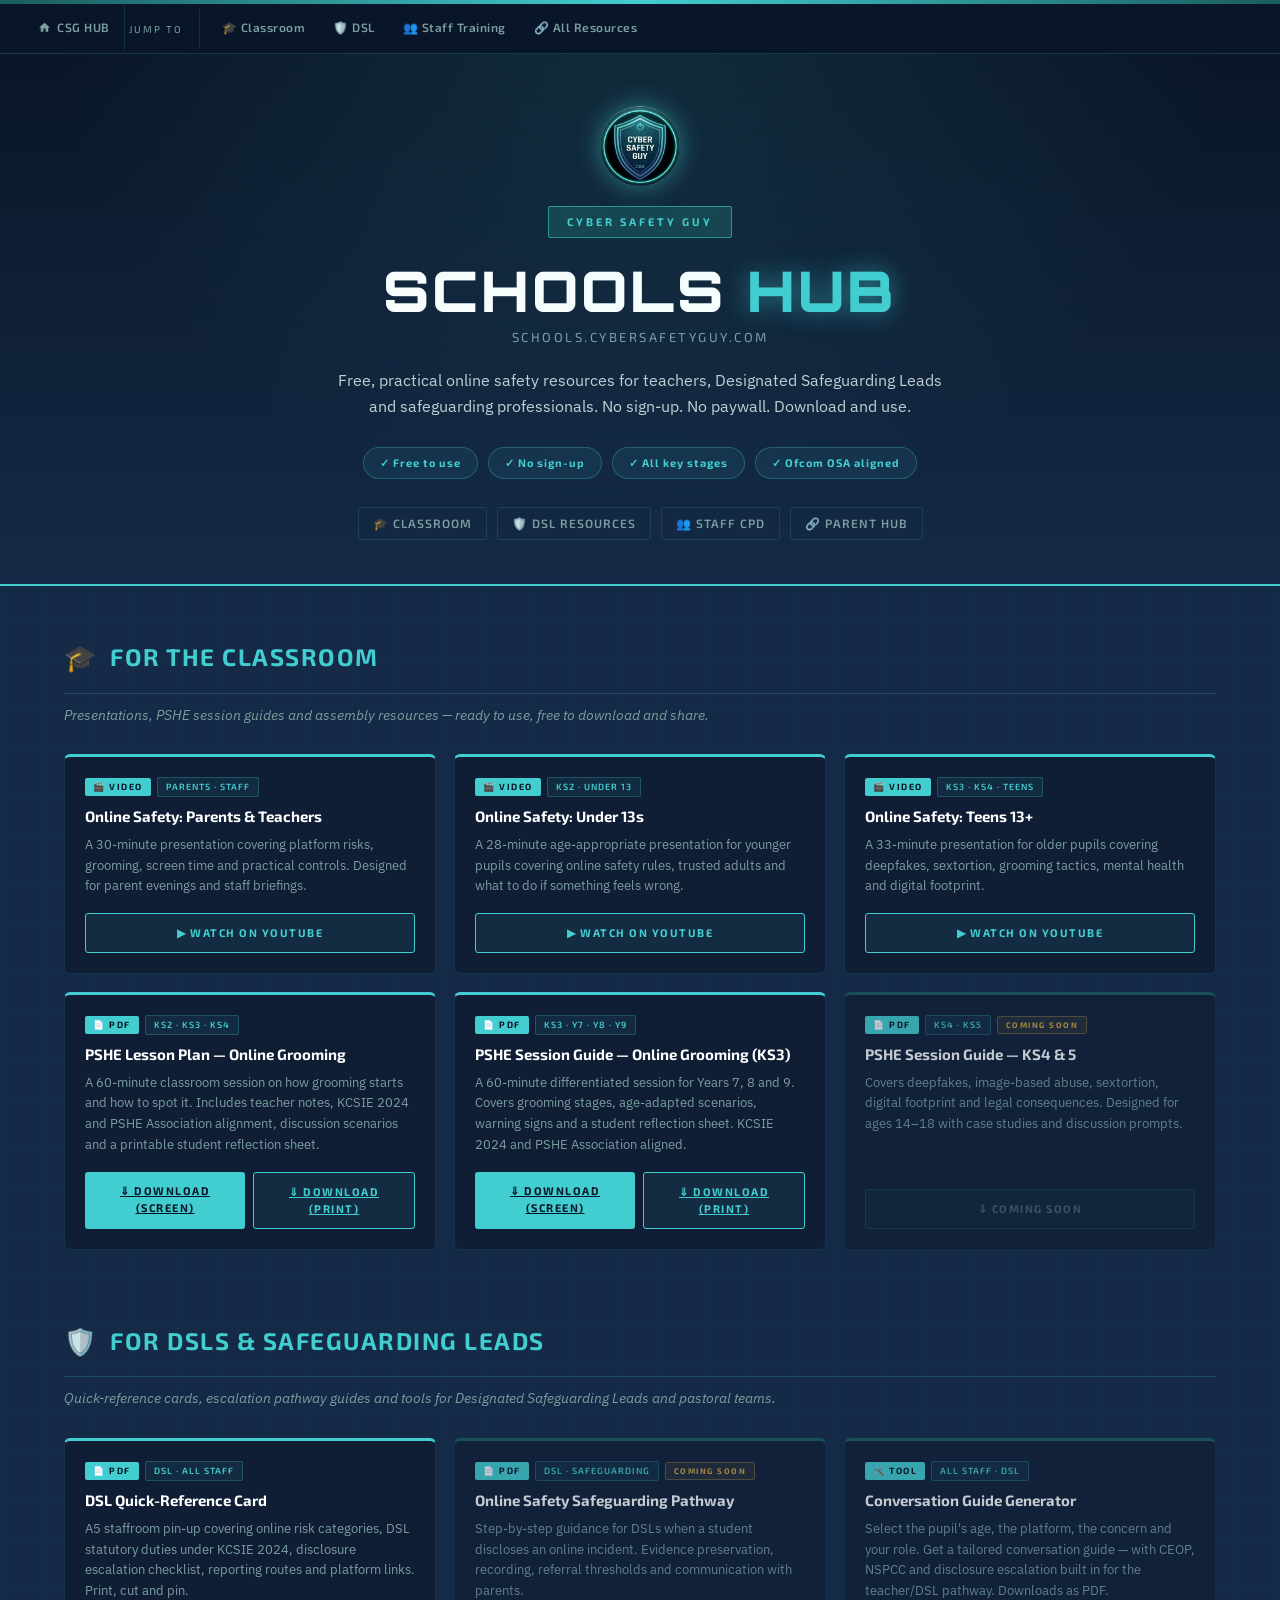
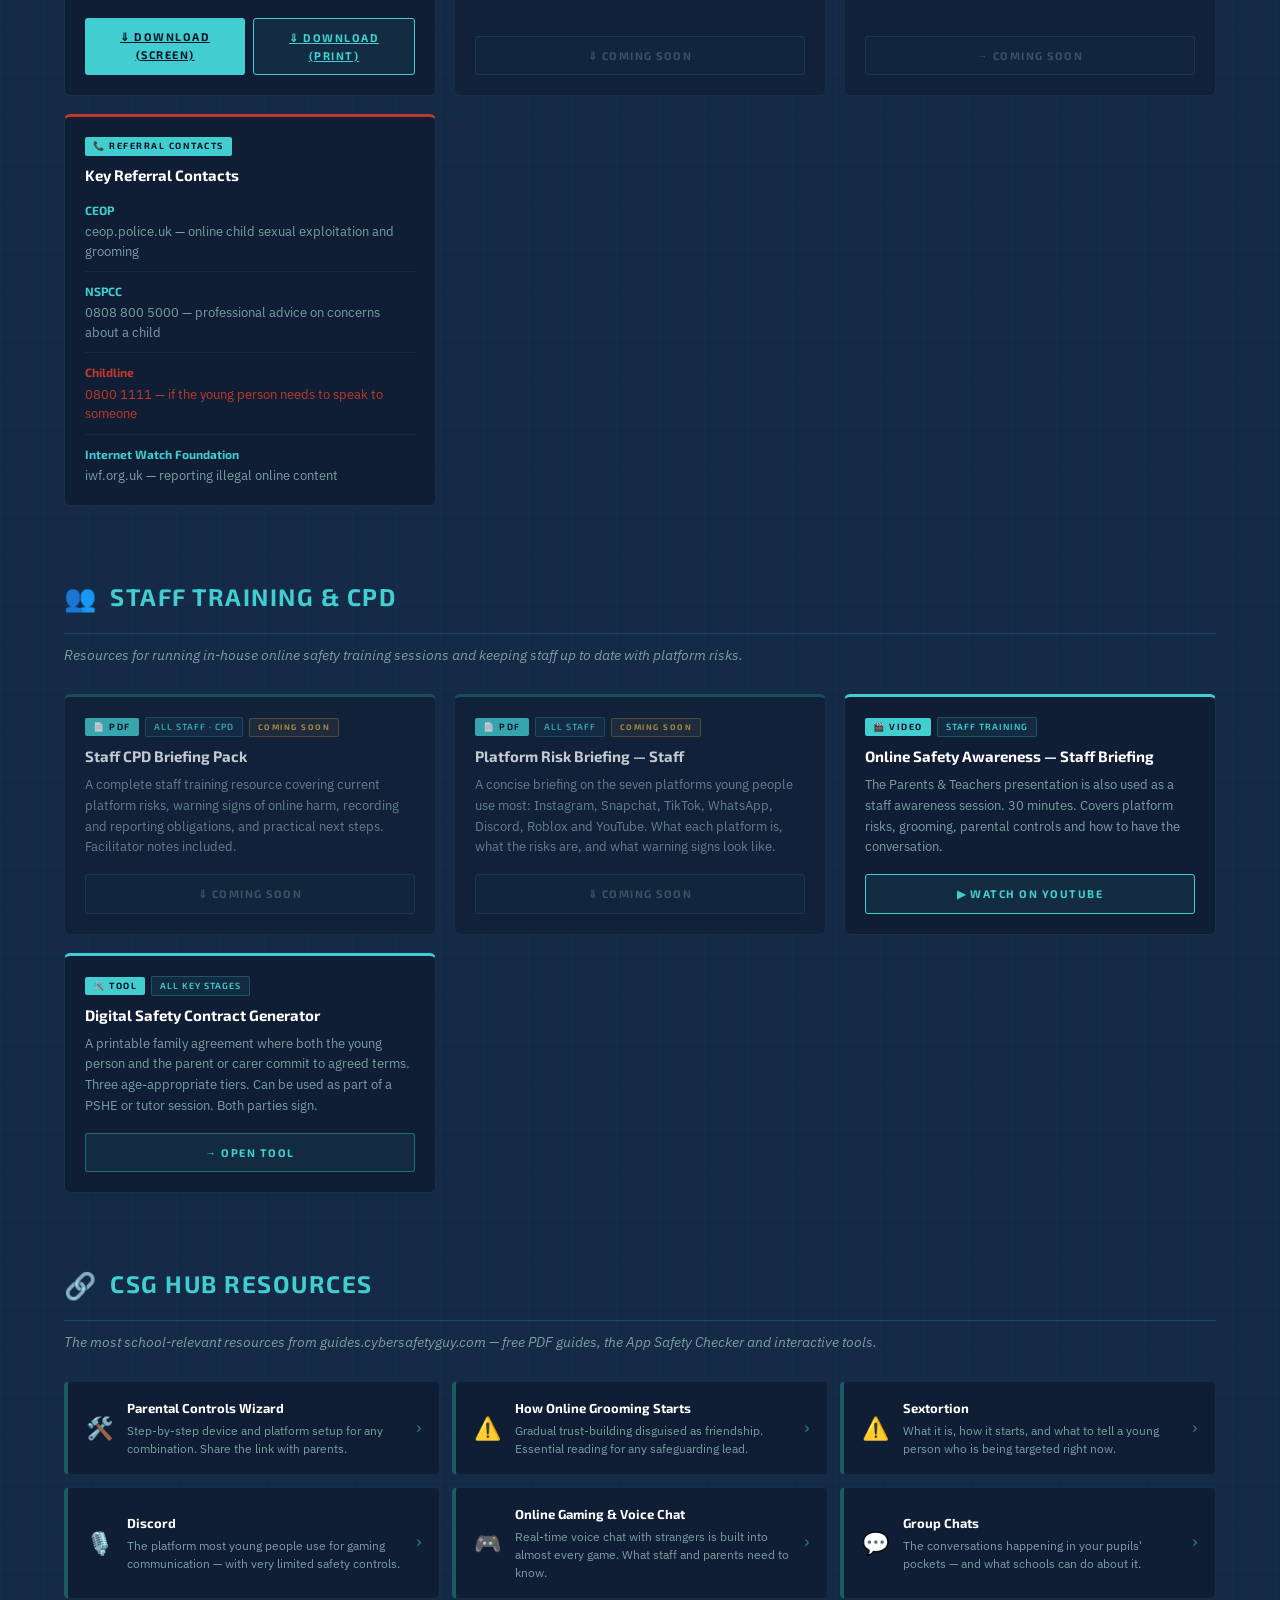
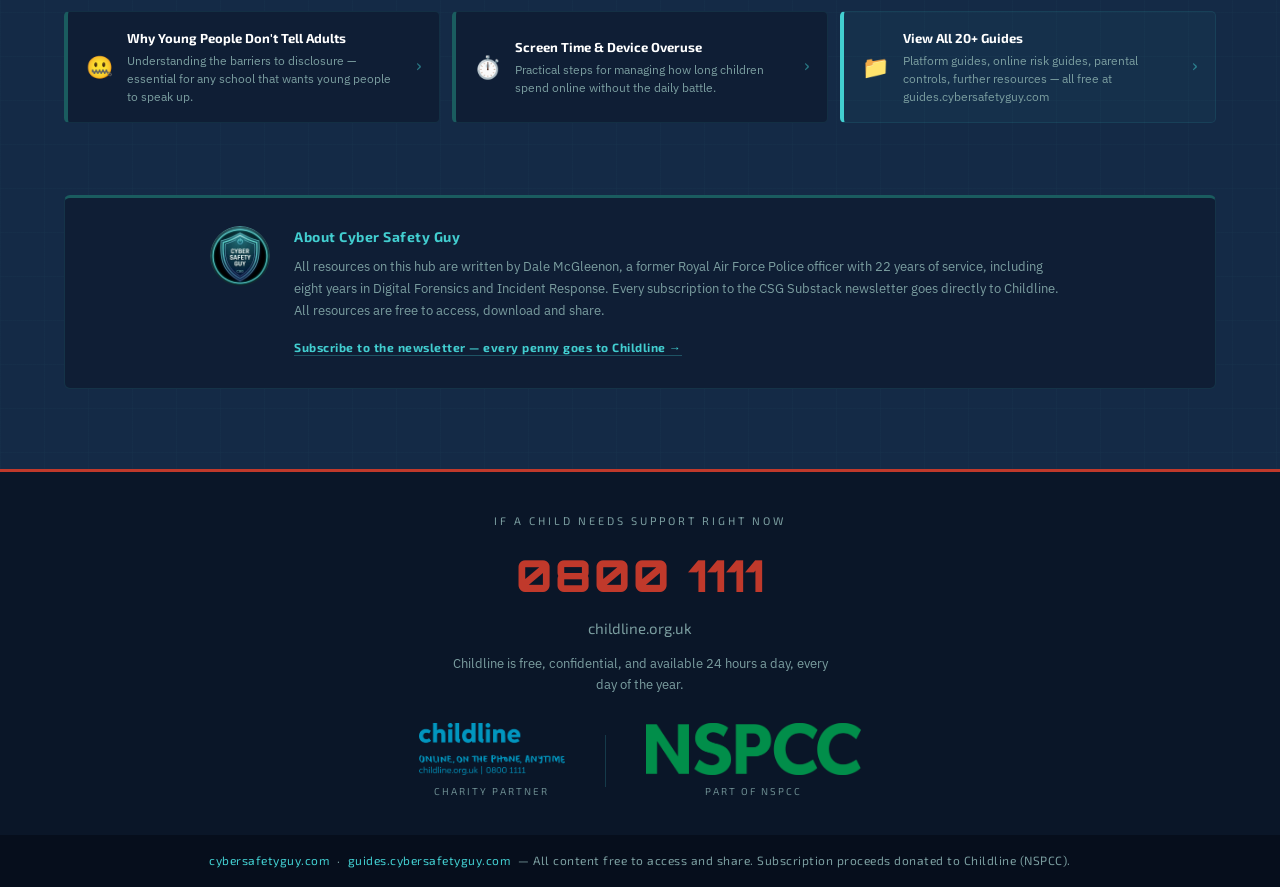
==== _index.html @ 845b4ac5 "added conversations" ====
<!DOCTYPE html>
<html lang="en">
<head>
  <meta charset="UTF-8">
  <meta name="viewport" content="width=device-width, initial-scale=1.0">
  <title>CSG Schools Hub — Cyber Safety Guy</title>
  <link rel="canonical" href="https://schools.cybersafetyguy.com/">
  <meta name="description" content="Free online safety resources for teachers, DSLs and safeguarding professionals. PSHE guides, DSL reference cards, staff CPD and more. From Cyber Safety Guy.">
  <meta property="og:title" content="CSG Schools Hub — Cyber Safety Guy">
  <meta property="og:description" content="Free online safety resources for schools. Assembly slides, PSHE guides, DSL cards and safeguarding pathway guides.">
  <meta property="og:url" content="https://schools.cybersafetyguy.com/">
  <meta property="og:type" content="website">
  <meta property="og:image" content="https://schools.cybersafetyguy.com/images/CSG_logo.png">

  <link rel="preconnect" href="https://fonts.googleapis.com">
  <link href="https://fonts.googleapis.com/css2?family=Orbitron:wght@700;900&family=Exo+2:wght@400;600;700&family=IBM+Plex+Sans:ital,wght@0,400;0,500;1,400&display=swap" rel="stylesheet">
  <link rel="stylesheet" href="style.css">
</head>
<body>

<div class="top-bar"></div>

<nav class="jump-nav">
  <a href="https://guides.cybersafetyguy.com" class="jump-nav-home">
    <svg viewBox="0 0 24 24"><path d="M10 20v-6h4v6h5v-8h3L12 3 2 12h3v8z"/></svg>CSG Hub
  </a>
  <span class="jump-nav-label">Jump to</span>
  <a href="#classroom">🎓 Classroom</a>
  <a href="#dsl">🛡️ DSL</a>
  <a href="#staff-training">👥 Staff Training</a>
  <a href="#csg-resources">🔗 All Resources</a>
</nav>

<header class="site-header">
  <img src="images/CSG_logo.png" alt="Cyber Safety Guy logo" class="site-logo">
  <div class="header-badge">Cyber Safety Guy</div>
  <h1>SCHOOLS <span>HUB</span></h1>
  <p class="header-sub">schools.cybersafetyguy.com</p>
  <p class="header-intro">Free, practical online safety resources for teachers, Designated Safeguarding Leads and safeguarding professionals. No sign-up. No paywall. Download and use.</p>

  <div class="stat-row">
    <div class="stat-pill">✓ Free to use</div>
    <div class="stat-pill">✓ No sign-up</div>
    <div class="stat-pill">✓ All key stages</div>
    <div class="stat-pill">✓ Ofcom OSA aligned</div>
  </div>

  <div class="hub-nav">
    <a href="#classroom">🎓 Classroom</a>
    <a href="#dsl">🛡️ DSL Resources</a>
    <a href="#staff-training">👥 Staff CPD</a>
    <a href="https://guides.cybersafetyguy.com" target="_blank">🔗 Parent Hub</a>
  </div>
</header>

<main class="main">

  <!-- ═══ SECTION 1: CLASSROOM ═══ -->
  <section class="category-section" id="classroom">
    <div class="category-header">
      <span class="category-icon">🎓</span>
      <h2 class="category-title">For the Classroom</h2>
    </div>
    <p class="category-desc">Presentations, PSHE session guides and assembly resources — ready to use, free to download and share.</p>

    <div class="resource-grid">

      <!-- YouTube pres 1 -->
      <a href="https://www.youtube.com/@cybersafetyguy3085" target="_blank" rel="noopener" class="resource-card available">
        <div class="rc-meta">
          <span class="rc-type-badge">🎬 Video</span>
          <span class="rc-ks-badge">Parents · Staff</span>
        </div>
        <h3>Online Safety: Parents & Teachers</h3>
        <p>A 30-minute presentation covering platform risks, grooming, screen time and practical controls. Designed for parent evenings and staff briefings.</p>
        <span class="rc-btn watch">▶ Watch on YouTube</span>
      </a>

      <!-- YouTube pres 2 -->
      <a href="https://www.youtube.com/@cybersafetyguy3085" target="_blank" rel="noopener" class="resource-card available">
        <div class="rc-meta">
          <span class="rc-type-badge">🎬 Video</span>
          <span class="rc-ks-badge">KS2 · Under 13</span>
        </div>
        <h3>Online Safety: Under 13s</h3>
        <p>A 28-minute age-appropriate presentation for younger pupils covering online safety rules, trusted adults and what to do if something feels wrong.</p>
        <span class="rc-btn watch">▶ Watch on YouTube</span>
      </a>

      <!-- YouTube pres 3 -->
      <a href="https://www.youtube.com/@cybersafetyguy3085" target="_blank" rel="noopener" class="resource-card available">
        <div class="rc-meta">
          <span class="rc-type-badge">🎬 Video</span>
          <span class="rc-ks-badge">KS3 · KS4 · Teens</span>
        </div>
        <h3>Online Safety: Teens 13+</h3>
        <p>A 33-minute presentation for older pupils covering deepfakes, sextortion, grooming tactics, mental health and digital footprint.</p>
        <span class="rc-btn watch">▶ Watch on YouTube</span>
      </a>

      <!-- PSHE Grooming Lesson Plan - available -->
      <div class="resource-card available">
        <div class="rc-meta">
          <span class="rc-type-badge">📄 PDF</span>
          <span class="rc-ks-badge">KS2 · KS3 · KS4</span>
        </div>
        <h3>PSHE Lesson Plan — Online Grooming</h3>
        <p>A 60-minute classroom session on how grooming starts and how to spot it. Includes teacher notes, KCSIE 2024 and PSHE Association alignment, discussion scenarios and a printable student reflection sheet.</p>
        <div class="btn-row">
          <a href="downloads/CSG_PSHE_Grooming_Digital.pdf" download class="rc-btn download">⇓ Download (Screen)</a>
          <a href="downloads/CSG_PSHE_Grooming_Print.pdf" download class="rc-btn watch">⇓ Download (Print)</a>
        </div>
      </div>

      <!-- PSHE KS3 - available -->
      <div class="resource-card available">
        <div class="rc-meta">
          <span class="rc-type-badge">📄 PDF</span>
          <span class="rc-ks-badge">KS3 · Y7 · Y8 · Y9</span>
        </div>
        <h3>PSHE Session Guide — Online Grooming (KS3)</h3>
        <p>A 60-minute differentiated session for Years 7, 8 and 9. Covers grooming stages, age-adapted scenarios, warning signs and a student reflection sheet. KCSIE 2024 and PSHE Association aligned.</p>
        <div class="btn-row">
          <a href="downloads/CSG_PSHE_KS3_Grooming_Digital.pdf" download class="rc-btn download">⇓ Download (Screen)</a>
          <a href="downloads/CSG_PSHE_KS3_Grooming_Print.pdf" download class="rc-btn watch">⇓ Download (Print)</a>
        </div>
      </div>

      <!-- PSHE KS4/5 - coming soon -->
      <div class="resource-card coming-soon">
        <div class="rc-meta">
          <span class="rc-type-badge">📄 PDF</span>
          <span class="rc-ks-badge">KS4 · KS5</span>
          <span class="coming-badge">COMING SOON</span>
        </div>
        <h3>PSHE Session Guide — KS4 & 5</h3>
        <p>Covers deepfakes, image-based abuse, sextortion, digital footprint and legal consequences. Designed for ages 14–18 with case studies and discussion prompts.</p>
        <span class="rc-btn disabled">⇓ Coming Soon</span>
      </div>

    </div>
  </section>

  <!-- ═══ SECTION 2: DSL ═══ -->
  <section class="category-section" id="dsl">
    <div class="category-header">
      <span class="category-icon">🛡️</span>
      <h2 class="category-title">For DSLs & Safeguarding Leads</h2>
    </div>
    <p class="category-desc">Quick-reference cards, escalation pathway guides and tools for Designated Safeguarding Leads and pastoral teams.</p>

    <div class="resource-grid">

      <!-- DSL Quick-Reference Card - available -->
<div class="resource-card available">
  <div class="rc-meta">
    <span class="rc-type-badge">📄 PDF</span>
    <span class="rc-ks-badge">DSL · All Staff</span>
  </div>
  <h3>DSL Quick-Reference Card</h3>
  <p>A5 staffroom pin-up covering online risk categories, DSL statutory duties under KCSIE 2024, disclosure escalation checklist, reporting routes and platform links. Print, cut and pin.</p>
  <div class="btn-row">
    <a href="downloads/CSG_DSL_Card_Digital.pdf" download class="rc-btn download">⇓ Download (Screen)</a>
    <a href="downloads/CSG_DSL_Card_Print.pdf" download class="rc-btn watch">⇓ Download (Print)</a>
  </div>
</div>

      <!-- Safeguarding Pathway Guide - coming soon -->
      <div class="resource-card coming-soon">
        <div class="rc-meta">
          <span class="rc-type-badge">📄 PDF</span>
          <span class="rc-ks-badge">DSL · Safeguarding</span>
          <span class="coming-badge">COMING SOON</span>
        </div>
        <h3>Online Safety Safeguarding Pathway</h3>
        <p>Step-by-step guidance for DSLs when a student discloses an online incident. Evidence preservation, recording, referral thresholds and communication with parents.</p>
        <span class="rc-btn disabled">⇓ Coming Soon</span>
      </div>

      <!-- Conversation Guide Generator - coming soon -->
      <div class="resource-card coming-soon">
        <div class="rc-meta">
          <span class="rc-type-badge">🛠️ Tool</span>
          <span class="rc-ks-badge">All Staff · DSL</span>
        </div>
        <h3>Conversation Guide Generator</h3>
        <p>Select the pupil's age, the platform, the concern and your role. Get a tailored conversation guide — with CEOP, NSPCC and disclosure escalation built in for the teacher/DSL pathway. Downloads as PDF.</p>
        <span class="rc-btn disabled">→ Coming Soon</span>
      </div>

      <!-- Referral contacts - available -->
      <div class="resource-card referral-card">
        <div class="rc-meta">
          <span class="rc-type-badge">📞 Referral Contacts</span>
        </div>
        <h3>Key Referral Contacts</h3>
        <ul class="referral-list">
          <li>
            <strong>CEOP</strong>
            <span>ceop.police.uk — online child sexual exploitation and grooming</span>
          </li>
          <li>
            <strong>NSPCC</strong>
            <span>0808 800 5000 — professional advice on concerns about a child</span>
          </li>
          <li>
            <strong class="childline-ref">Childline</strong>
            <span class="childline-ref">0800 1111 — if the young person needs to speak to someone</span>
          </li>
          <li>
            <strong>Internet Watch Foundation</strong>
            <span>iwf.org.uk — reporting illegal online content</span>
          </li>
        </ul>
      </div>

    </div>
  </section>

  <!-- ═══ SECTION 3: STAFF TRAINING ═══ -->
  <section class="category-section" id="staff-training">
    <div class="category-header">
      <span class="category-icon">👥</span>
      <h2 class="category-title">Staff Training & CPD</h2>
    </div>
    <p class="category-desc">Resources for running in-house online safety training sessions and keeping staff up to date with platform risks.</p>

    <div class="resource-grid">

      <!-- CPD Pack - coming soon -->
      <div class="resource-card coming-soon">
        <div class="rc-meta">
          <span class="rc-type-badge">📄 PDF</span>
          <span class="rc-ks-badge">All Staff · CPD</span>
          <span class="coming-badge">COMING SOON</span>
        </div>
        <h3>Staff CPD Briefing Pack</h3>
        <p>A complete staff training resource covering current platform risks, warning signs of online harm, recording and reporting obligations, and practical next steps. Facilitator notes included.</p>
        <span class="rc-btn disabled">⇓ Coming Soon</span>
      </div>

      <!-- Platform Brief - coming soon -->
      <div class="resource-card coming-soon">
        <div class="rc-meta">
          <span class="rc-type-badge">📄 PDF</span>
          <span class="rc-ks-badge">All Staff</span>
          <span class="coming-badge">COMING SOON</span>
        </div>
        <h3>Platform Risk Briefing — Staff</h3>
        <p>A concise briefing on the seven platforms young people use most: Instagram, Snapchat, TikTok, WhatsApp, Discord, Roblox and YouTube. What each platform is, what the risks are, and what warning signs look like.</p>
        <span class="rc-btn disabled">⇓ Coming Soon</span>
      </div>

      <!-- Parents Presentation - available -->
      <a href="https://www.youtube.com/@cybersafetyguy3085" target="_blank" rel="noopener" class="resource-card available">
        <div class="rc-meta">
          <span class="rc-type-badge">🎬 Video</span>
          <span class="rc-ks-badge">Staff Training</span>
        </div>
        <h3>Online Safety Awareness — Staff Briefing</h3>
        <p>The Parents & Teachers presentation is also used as a staff awareness session. 30 minutes. Covers platform risks, grooming, parental controls and how to have the conversation.</p>
        <span class="rc-btn watch">▶ Watch on YouTube</span>
      </a>

      <!-- Digital Safety Contract - available -->
      <a href="https://guides.cybersafetyguy.com/contract.html" target="_blank" rel="noopener" class="resource-card available">
        <div class="rc-meta">
          <span class="rc-type-badge">🛠️ Tool</span>
          <span class="rc-ks-badge">All Key Stages</span>
        </div>
        <h3>Digital Safety Contract Generator</h3>
        <p>A printable family agreement where both the young person and the parent or carer commit to agreed terms. Three age-appropriate tiers. Can be used as part of a PSHE or tutor session. Both parties sign.</p>
        <span class="rc-btn tool">→ Open Tool</span>
      </a>

    </div>
  </section>

  <!-- ═══ SECTION 4: CSG HUB RESOURCES ═══ -->
  <section class="category-section" id="csg-resources">
    <div class="category-header">
      <span class="category-icon">🔗</span>
      <h2 class="category-title">CSG Hub Resources</h2>
    </div>
    <p class="category-desc">The most school-relevant resources from guides.cybersafetyguy.com — free PDF guides, the App Safety Checker and interactive tools.</p>

    <div class="hub-link-grid">

      <a href="https://guides.cybersafetyguy.com/wizard.html" target="_blank" rel="noopener" class="hub-link-card">
        <span class="hlc-icon">🛠️</span>
        <div class="hlc-text">
          <p class="hlc-title">Parental Controls Wizard</p>
          <p class="hlc-desc">Step-by-step device and platform setup for any combination. Share the link with parents.</p>
        </div>
        <span class="hlc-arrow">›</span>
      </a>

      <a href="https://guides.cybersafetyguy.com/guides/CSG_How_grooming_starts.pdf" target="_blank" rel="noopener" class="hub-link-card">
        <span class="hlc-icon">⚠️</span>
        <div class="hlc-text">
          <p class="hlc-title">How Online Grooming Starts</p>
          <p class="hlc-desc">Gradual trust-building disguised as friendship. Essential reading for any safeguarding lead.</p>
        </div>
        <span class="hlc-arrow">›</span>
      </a>

      <a href="https://guides.cybersafetyguy.com/guides/CSG_Sextortion.pdf" target="_blank" rel="noopener" class="hub-link-card">
        <span class="hlc-icon">⚠️</span>
        <div class="hlc-text">
          <p class="hlc-title">Sextortion</p>
          <p class="hlc-desc">What it is, how it starts, and what to tell a young person who is being targeted right now.</p>
        </div>
        <span class="hlc-arrow">›</span>
      </a>

      <a href="https://guides.cybersafetyguy.com/guides/CSG_Discord.pdf" target="_blank" rel="noopener" class="hub-link-card">
        <span class="hlc-icon">🎙️</span>
        <div class="hlc-text">
          <p class="hlc-title">Discord</p>
          <p class="hlc-desc">The platform most young people use for gaming communication — with very limited safety controls.</p>
        </div>
        <span class="hlc-arrow">›</span>
      </a>

      <a href="https://guides.cybersafetyguy.com/guides/CSG_Online_gaming_voice_chat.pdf" target="_blank" rel="noopener" class="hub-link-card">
        <span class="hlc-icon">🎮</span>
        <div class="hlc-text">
          <p class="hlc-title">Online Gaming & Voice Chat</p>
          <p class="hlc-desc">Real-time voice chat with strangers is built into almost every game. What staff and parents need to know.</p>
        </div>
        <span class="hlc-arrow">›</span>
      </a>

      <a href="https://guides.cybersafetyguy.com/guides/CSG_Group_chats.pdf" target="_blank" rel="noopener" class="hub-link-card">
        <span class="hlc-icon">💬</span>
        <div class="hlc-text">
          <p class="hlc-title">Group Chats</p>
          <p class="hlc-desc">The conversations happening in your pupils' pockets — and what schools can do about it.</p>
        </div>
        <span class="hlc-arrow">›</span>
      </a>

      <a href="https://guides.cybersafetyguy.com/guides/CSG_Why_kids_dont_tell_parents.pdf" target="_blank" rel="noopener" class="hub-link-card">
        <span class="hlc-icon">🤐</span>
        <div class="hlc-text">
          <p class="hlc-title">Why Young People Don't Tell Adults</p>
          <p class="hlc-desc">Understanding the barriers to disclosure — essential for any school that wants young people to speak up.</p>
        </div>
        <span class="hlc-arrow">›</span>
      </a>

      <a href="https://guides.cybersafetyguy.com/guides/CSG_Screen_time_device_overuse.pdf" target="_blank" rel="noopener" class="hub-link-card">
        <span class="hlc-icon">⏱️</span>
        <div class="hlc-text">
          <p class="hlc-title">Screen Time & Device Overuse</p>
          <p class="hlc-desc">Practical steps for managing how long children spend online without the daily battle.</p>
        </div>
        <span class="hlc-arrow">›</span>
      </a>

      <a href="https://guides.cybersafetyguy.com" target="_blank" rel="noopener" class="hub-link-card hub-link-all">
        <span class="hlc-icon">📁</span>
        <div class="hlc-text">
          <p class="hlc-title">View All 20+ Guides</p>
          <p class="hlc-desc">Platform guides, online risk guides, parental controls, further resources — all free at guides.cybersafetyguy.com</p>
        </div>
        <span class="hlc-arrow">›</span>
      </a>

    </div>
  </section>

  <!-- About strip -->
  <div class="about-strip">
    <div class="about-strip-inner">
      <img src="images/CSG_logo.png" alt="CSG Logo" class="about-logo">
      <div class="about-text">
        <p class="about-title">About Cyber Safety Guy</p>
        <p class="about-body">All resources on this hub are written by Dale McGleenon, a former Royal Air Force Police officer with 22 years of service, including eight years in Digital Forensics and Incident Response. Every subscription to the CSG Substack newsletter goes directly to Childline. All resources are free to access, download and share.</p>
        <a href="https://cybersafetyguy.substack.com" target="_blank" rel="noopener" class="about-sub-link">Subscribe to the newsletter — every penny goes to Childline →</a>
      </div>
    </div>
  </div>

</main>

<footer class="childline-footer">
  <p class="childline-eyebrow">If a child needs support right now</p>
  <p class="childline-number"><a href="tel:08001111">0800 1111</a></p>
  <p class="childline-url">childline.org.uk</p>
  <p class="childline-desc">Childline is free, confidential, and available 24 hours a day, every day of the year.</p>
  <div class="partner-logos">
    <a href="https://www.childline.org.uk" target="_blank" rel="noopener" class="partner-logo-link">
      <img src="images/childline-logo.png" alt="Childline">
      <span class="partner-logo-label">Charity Partner</span>
    </a>
    <div class="partner-divider"></div>
    <a href="https://www.nspcc.org.uk" target="_blank" rel="noopener" class="partner-logo-link">
      <img src="images/nspcc-logo.png" alt="NSPCC">
      <span class="partner-logo-label">Part of NSPCC</span>
    </a>
  </div>
</footer>

<div class="site-footer-bar">
  <a href="https://cybersafetyguy.com" target="_blank" rel="noopener">cybersafetyguy.com</a>
  &nbsp;·&nbsp;
  <a href="https://guides.cybersafetyguy.com" target="_blank" rel="noopener">guides.cybersafetyguy.com</a>
  &nbsp;—&nbsp;All content free to access and share. Subscription proceeds donated to Childline (NSPCC).
</div>

<button class="back-to-top" id="backToTop">↑ Top</button>

<script>
  const btt = document.getElementById('backToTop');
  window.addEventListener('scroll', () => btt.classList.toggle('visible', scrollY > 500));
  btt.addEventListener('click', () => window.scrollTo({ top:0, behavior:'smooth' }));
</script>
</body>
</html>
---- style.css ----
/* ── CSG SCHOOLS HUB — style.css ── */
:root {
  --navy:          #142A46;
  --navy-dark:     #0A1628;
  --navy-card:     #0F1E35;
  --teal:          #42CED0;
  --teal-dim:      #2A8F92;
  --teal-dark:     #1A5C5F;
  --off-white:     #E8F4F5;
  --grey:          #7B9EA0;
  --childline-red: #C0392B;
  --gold:          #D4A843;
}

*, *::before, *::after { box-sizing: border-box; margin: 0; padding: 0; }
html { scroll-behavior: smooth; }

body {
  background-color: var(--navy);
  background-image:
    linear-gradient(rgba(66,206,208,0.025) 1px, transparent 1px),
    linear-gradient(90deg, rgba(66,206,208,0.025) 1px, transparent 1px);
  background-size: 44px 44px;
  color: var(--off-white);
  font-family: 'IBM Plex Sans', sans-serif;
  line-height: 1.6;
  min-height: 100vh;
}

/* ── Top bar ── */
.top-bar {
  height: 4px;
  background: linear-gradient(90deg, var(--teal-dark), var(--teal), var(--teal-dark));
}

/* ── Jump nav ── */
.jump-nav {
  position: sticky; top: 0; z-index: 100;
  background: rgba(10,22,40,0.96);
  border-bottom: 1px solid rgba(66,206,208,0.2);
  backdrop-filter: blur(8px);
  padding: 0 24px;
  display: flex; align-items: center; gap: 0;
  overflow-x: auto; scrollbar-width: none;
}
.jump-nav::-webkit-scrollbar { display: none; }
.jump-nav-home {
  display: inline-flex; align-items: center; gap: 6px;
  font-family: 'Exo 2', sans-serif; font-weight: 700;
  font-size: 11px; letter-spacing: 1.5px; text-transform: uppercase;
  text-decoration: none; color: var(--grey);
  padding: 14px 14px 14px 0; margin-right: 4px;
  border-right: 1px solid rgba(66,206,208,0.15);
  white-space: nowrap; transition: color 0.2s;
}
.jump-nav-home:hover { color: var(--teal); }
.jump-nav-home svg { width: 13px; height: 13px; fill: currentColor; flex-shrink: 0; }
.jump-nav-label {
  font-family: 'Exo 2', sans-serif; font-size: 10px; letter-spacing: 2px;
  text-transform: uppercase; color: var(--grey); white-space: nowrap;
  padding: 12px 16px 12px 0;
  border-right: 1px solid rgba(66,206,208,0.15); margin-right: 8px;
}
.jump-nav a {
  font-family: 'Exo 2', sans-serif; font-size: 12px; font-weight: 600;
  color: var(--grey); text-decoration: none; white-space: nowrap;
  padding: 14px; letter-spacing: 0.5px; transition: color 0.2s;
  border-bottom: 2px solid transparent;
}
.jump-nav a:hover { color: var(--teal); border-bottom-color: var(--teal); }

/* ── Site header ── */
.site-header {
  background: linear-gradient(180deg, var(--navy-dark) 0%, var(--navy) 100%);
  border-bottom: 2px solid var(--teal);
  padding: 52px 24px 44px; text-align: center;
  position: relative; overflow: hidden;
}
.site-header::before {
  content: ''; position: absolute; inset: 0;
  background: radial-gradient(ellipse at 50% -10%, rgba(66,206,208,0.12) 0%, transparent 65%);
  pointer-events: none;
}
.site-logo {
  width: 80px; height: 80px; border-radius: 50%;
  margin: 0 auto 20px; display: block;
  filter: drop-shadow(0 0 12px rgba(66,206,208,0.5));
}
.header-badge {
  display: inline-block; background: rgba(26,92,95,0.5);
  color: var(--teal); font-family: 'Exo 2', sans-serif;
  font-weight: 700; font-size: 11px; letter-spacing: 3px; text-transform: uppercase;
  padding: 6px 18px; border: 1px solid var(--teal-dim); border-radius: 2px; margin-bottom: 22px;
}
.site-header h1 {
  font-family: 'Orbitron', sans-serif;
  font-size: clamp(30px, 6vw, 56px); font-weight: 900;
  color: #fff; letter-spacing: 3px; line-height: 1.1; margin-bottom: 6px;
}
.site-header h1 span { color: var(--teal); text-shadow: 0 0 24px rgba(66,206,208,0.55); }
.header-sub {
  font-family: 'Exo 2', sans-serif; color: var(--grey);
  font-size: 13px; letter-spacing: 2.5px; text-transform: uppercase; margin-bottom: 20px;
}
.header-intro {
  max-width: 620px; margin: 0 auto 28px;
  color: var(--off-white); font-size: 16px; opacity: 0.82;
}

/* Stat pills */
.stat-row {
  display: flex; justify-content: center; flex-wrap: wrap; gap: 10px; margin-bottom: 28px;
}
.stat-pill {
  font-family: 'Exo 2', sans-serif; font-weight: 700; font-size: 11px;
  letter-spacing: 1px; color: var(--teal);
  background: rgba(66,206,208,0.08); border: 1px solid rgba(66,206,208,0.3);
  padding: 6px 16px; border-radius: 20px;
}

/* Hub nav */
.hub-nav {
  display: flex; justify-content: center; gap: 10px; flex-wrap: wrap;
}
.hub-nav a {
  font-family: 'Exo 2', sans-serif; font-size: 12px; font-weight: 600;
  color: var(--grey); text-decoration: none; letter-spacing: 1px;
  text-transform: uppercase; padding: 6px 14px;
  border: 1px solid rgba(66,206,208,0.15); border-radius: 2px; transition: 0.2s;
}
.hub-nav a:hover { color: var(--teal); border-color: rgba(66,206,208,0.4); }
.hub-nav a.active { color: var(--teal); border-color: var(--teal-dim); background: rgba(66,206,208,0.06); }

/* ── Main layout ── */
.main { max-width: 1200px; margin: 0 auto; padding: 52px 24px 80px; }

/* ── Category section ── */
.category-section { margin-bottom: 72px; }
.category-header {
  display: flex; align-items: center; gap: 14px;
  padding-bottom: 16px;
  border-bottom: 1px solid rgba(66,206,208,0.2); margin-bottom: 10px;
}
.category-icon { font-size: 26px; line-height: 1; }
.category-title {
  font-family: 'Exo 2', sans-serif; font-size: clamp(17px, 3vw, 24px);
  font-weight: 700; color: var(--teal); letter-spacing: 1.5px; text-transform: uppercase;
}
.category-desc {
  color: var(--grey); font-size: 14px;
  margin-bottom: 28px; margin-top: 10px; font-style: italic;
}

/* ── Resource grid ── */
.resource-grid {
  display: grid;
  grid-template-columns: repeat(auto-fill, minmax(280px, 1fr));
  gap: 18px;
}

/* ── Resource card ── */
.resource-card {
  display: flex; flex-direction: column;
  background: var(--navy-card);
  border: 1px solid rgba(66,206,208,0.12);
  border-top: 3px solid var(--teal);
  border-radius: 6px; padding: 20px;
  text-decoration: none; color: inherit;
  transition: transform 0.2s, box-shadow 0.2s, border-color 0.2s;
  position: relative;
}
.resource-card.available:hover {
  transform: translateY(-4px);
  box-shadow: 0 10px 32px rgba(66,206,208,0.18);
  border-color: rgba(66,206,208,0.35);
}
.resource-card.coming-soon {
  border-top-color: var(--teal-dark);
  opacity: 0.75;
}
.resource-card.referral-card {
  border-top-color: var(--childline-red);
  cursor: default;
}
.resource-card h3 {
  font-family: 'Exo 2', sans-serif; font-weight: 700;
  font-size: 15px; color: #fff; margin-bottom: 8px; line-height: 1.3;
}
.resource-card p {
  font-size: 13px; color: var(--grey); line-height: 1.6; flex: 1;
}

/* RC meta row */
.rc-meta {
  display: flex; align-items: center; gap: 6px; flex-wrap: wrap; margin-bottom: 10px;
}
.rc-type-badge {
  font-family: 'Exo 2', sans-serif; font-weight: 700; font-size: 9px;
  letter-spacing: 1.5px; text-transform: uppercase;
  color: #0A1628; background: var(--teal);
  padding: 2px 8px; border-radius: 2px;
}
.rc-ks-badge {
  font-family: 'Exo 2', sans-serif; font-weight: 600; font-size: 9px;
  letter-spacing: 1px; text-transform: uppercase;
  color: var(--teal); background: rgba(66,206,208,0.08);
  border: 1px solid rgba(66,206,208,0.25); padding: 2px 8px; border-radius: 2px;
}
.coming-badge {
  font-family: 'Exo 2', sans-serif; font-weight: 700; font-size: 8px;
  letter-spacing: 1.5px; text-transform: uppercase;
  color: var(--gold); background: rgba(212,168,67,0.1);
  border: 1px solid rgba(212,168,67,0.35); padding: 2px 8px; border-radius: 2px;
}

/* RC buttons */
.rc-btn {
  display: inline-block; margin-top: 16px;
  font-family: 'Exo 2', sans-serif; font-weight: 700;
  font-size: 11px; letter-spacing: 1.5px; text-transform: uppercase;
  padding: 10px 16px; border-radius: 3px; text-align: center;
  transition: background 0.2s, box-shadow 0.2s;
}
.rc-btn.watch {
  background: rgba(66,206,208,0.08); border: 1px solid var(--teal); color: var(--teal);
}
.resource-card.available:hover .rc-btn.watch {
  background: rgba(66,206,208,0.18); box-shadow: 0 0 12px rgba(66,206,208,0.15);
}
.rc-btn.download {
  background: var(--teal); color: #0A1628;
}
.resource-card.available:hover .rc-btn.download {
  background: #5ADFE1; box-shadow: 0 0 16px rgba(66,206,208,0.3);
}
.rc-btn.tool {
  background: rgba(66,206,208,0.08); border: 1px solid rgba(66,206,208,0.4); color: var(--teal);
}
.resource-card.available:hover .rc-btn.tool { background: rgba(66,206,208,0.18); }
.rc-btn.disabled {
  background: rgba(66,206,208,0.04); border: 1px solid rgba(66,206,208,0.15);
  color: rgba(123,158,160,0.5); cursor: default;
}

.btn-row { display: flex; gap: 8px; margin-top: 16px; flex-wrap: wrap; }
.btn-row .rc-btn { margin-top: 0; flex: 1; }

/* ── Referral list ── */
.referral-list {
  list-style: none; padding: 0; margin: 8px 0 0; display: flex; flex-direction: column; gap: 10px;
}
.referral-list li {
  display: flex; flex-direction: column; gap: 2px;
  padding-bottom: 10px; border-bottom: 1px solid rgba(66,206,208,0.08);
  font-size: 13px;
}
.referral-list li:last-child { border-bottom: none; padding-bottom: 0; }
.referral-list li strong { color: var(--teal); font-family: 'Exo 2', sans-serif; font-size: 12px; font-weight: 700; }
.referral-list li span { color: var(--grey); line-height: 1.5; }
.childline-ref { color: var(--childline-red) !important; }

/* ── Hub link grid (CSG resources section) ── */
.hub-link-grid {
  display: grid;
  grid-template-columns: repeat(auto-fill, minmax(280px, 1fr));
  gap: 12px;
}
.hub-link-card {
  display: flex; align-items: center; gap: 14px;
  background: var(--navy-card); border: 1px solid rgba(66,206,208,0.1);
  border-left: 4px solid var(--teal-dark);
  border-radius: 5px; padding: 16px 18px;
  text-decoration: none; color: inherit;
  transition: all 0.2s;
}
.hub-link-card:hover {
  border-left-color: var(--teal);
  transform: translateX(3px);
  box-shadow: 0 4px 18px rgba(66,206,208,0.1);
}
.hub-link-card.hub-link-all {
  border-left-color: var(--teal);
  background: rgba(66,206,208,0.04);
}
.hlc-icon { font-size: 22px; flex-shrink: 0; }
.hlc-text { flex: 1; min-width: 0; }
.hlc-title {
  font-family: 'Exo 2', sans-serif; font-weight: 700;
  font-size: 13px; color: #fff; margin-bottom: 3px;
}
.hlc-desc { font-size: 12px; color: var(--grey); line-height: 1.5; }
.hlc-arrow { color: var(--teal); font-size: 18px; flex-shrink: 0; opacity: 0.5; transition: opacity 0.2s; }
.hub-link-card:hover .hlc-arrow { opacity: 1; }

/* ── About strip ── */
.about-strip {
  background: var(--navy-card); border: 1px solid rgba(66,206,208,0.12);
  border-top: 3px solid var(--teal-dark); border-radius: 6px;
  padding: 28px; margin-top: 60px;
}
.about-strip-inner {
  max-width: 860px; margin: 0 auto;
  display: flex; align-items: flex-start; gap: 24px;
}
.about-logo { width: 60px; height: 60px; border-radius: 50%; flex-shrink: 0; }
.about-title {
  font-family: 'Exo 2', sans-serif; font-weight: 700;
  font-size: 14px; color: var(--teal); margin-bottom: 8px; letter-spacing: 0.5px;
}
.about-body { font-size: 13px; color: var(--grey); line-height: 1.7; margin-bottom: 12px; }
.about-sub-link {
  font-family: 'Exo 2', sans-serif; font-weight: 700; font-size: 12px;
  letter-spacing: 0.5px; color: var(--teal); text-decoration: none;
  border-bottom: 1px solid rgba(66,206,208,0.3); padding-bottom: 1px;
  transition: border-color 0.2s;
}
.about-sub-link:hover { border-color: var(--teal); }

/* ── Childline footer ── */
.childline-footer {
  background: var(--navy-dark); border-top: 3px solid var(--childline-red);
  padding: 40px 24px 36px; text-align: center;
}
.childline-eyebrow {
  font-family: 'Exo 2', sans-serif; font-size: 11px;
  letter-spacing: 3px; text-transform: uppercase; color: var(--grey); margin-bottom: 12px;
}
.childline-number {
  font-family: 'Orbitron', sans-serif;
  font-size: clamp(28px, 5vw, 44px); font-weight: 900;
  color: var(--childline-red); margin-bottom: 4px; letter-spacing: 2px;
}
.childline-number a { color: inherit; text-decoration: none; }
.childline-url { font-family: 'Exo 2', sans-serif; color: var(--grey); font-size: 15px; margin-bottom: 14px; }
.childline-desc { color: var(--grey); font-size: 13px; max-width: 380px; margin: 0 auto; line-height: 1.6; }

/* Partner logos */
.partner-logos {
  display: flex; align-items: center; justify-content: center;
  gap: 40px; margin-top: 28px; flex-wrap: wrap;
}
.partner-logo-link {
  display: flex; flex-direction: column; align-items: center;
  gap: 8px; text-decoration: none; opacity: 0.85; transition: opacity 0.2s;
}
.partner-logo-link:hover { opacity: 1; }
.partner-logo-link img { height: 52px; width: auto; object-fit: contain; }
.partner-logo-label {
  font-family: 'Exo 2', sans-serif; font-size: 10px;
  letter-spacing: 2px; text-transform: uppercase; color: var(--grey);
}
.partner-divider { width: 1px; height: 52px; background: rgba(66,206,208,0.2); }

/* ── Site footer bar ── */
.site-footer-bar {
  background: #060E1C; padding: 16px 24px; text-align: center;
  font-size: 12px; color: var(--grey); font-family: 'Exo 2', sans-serif; letter-spacing: 0.5px;
}
.site-footer-bar a { color: var(--teal); text-decoration: none; }
.site-footer-bar a:hover { text-decoration: underline; }

/* ── Back to top ── */
.back-to-top {
  position: fixed; bottom: 28px; left: 24px; z-index: 200;
  background: var(--teal); color: #0A1628; border: none; border-radius: 4px;
  font-family: 'Exo 2', sans-serif; font-weight: 700; font-size: 12px;
  letter-spacing: 1px; padding: 10px 14px; cursor: pointer;
  opacity: 0; transform: translateY(12px);
  transition: opacity 0.25s, transform 0.25s; pointer-events: none; text-transform: uppercase;
}
.back-to-top.visible { opacity: 1; transform: translateY(0); pointer-events: auto; }
.back-to-top:hover { background: #5ADFE1; }

/* ── Responsive ── */
@media (max-width: 640px) {
  .resource-grid { grid-template-columns: 1fr; }
  .hub-link-grid { grid-template-columns: 1fr; }
  .about-strip-inner { flex-direction: column; gap: 16px; }
  .about-logo { width: 48px; height: 48px; }
}
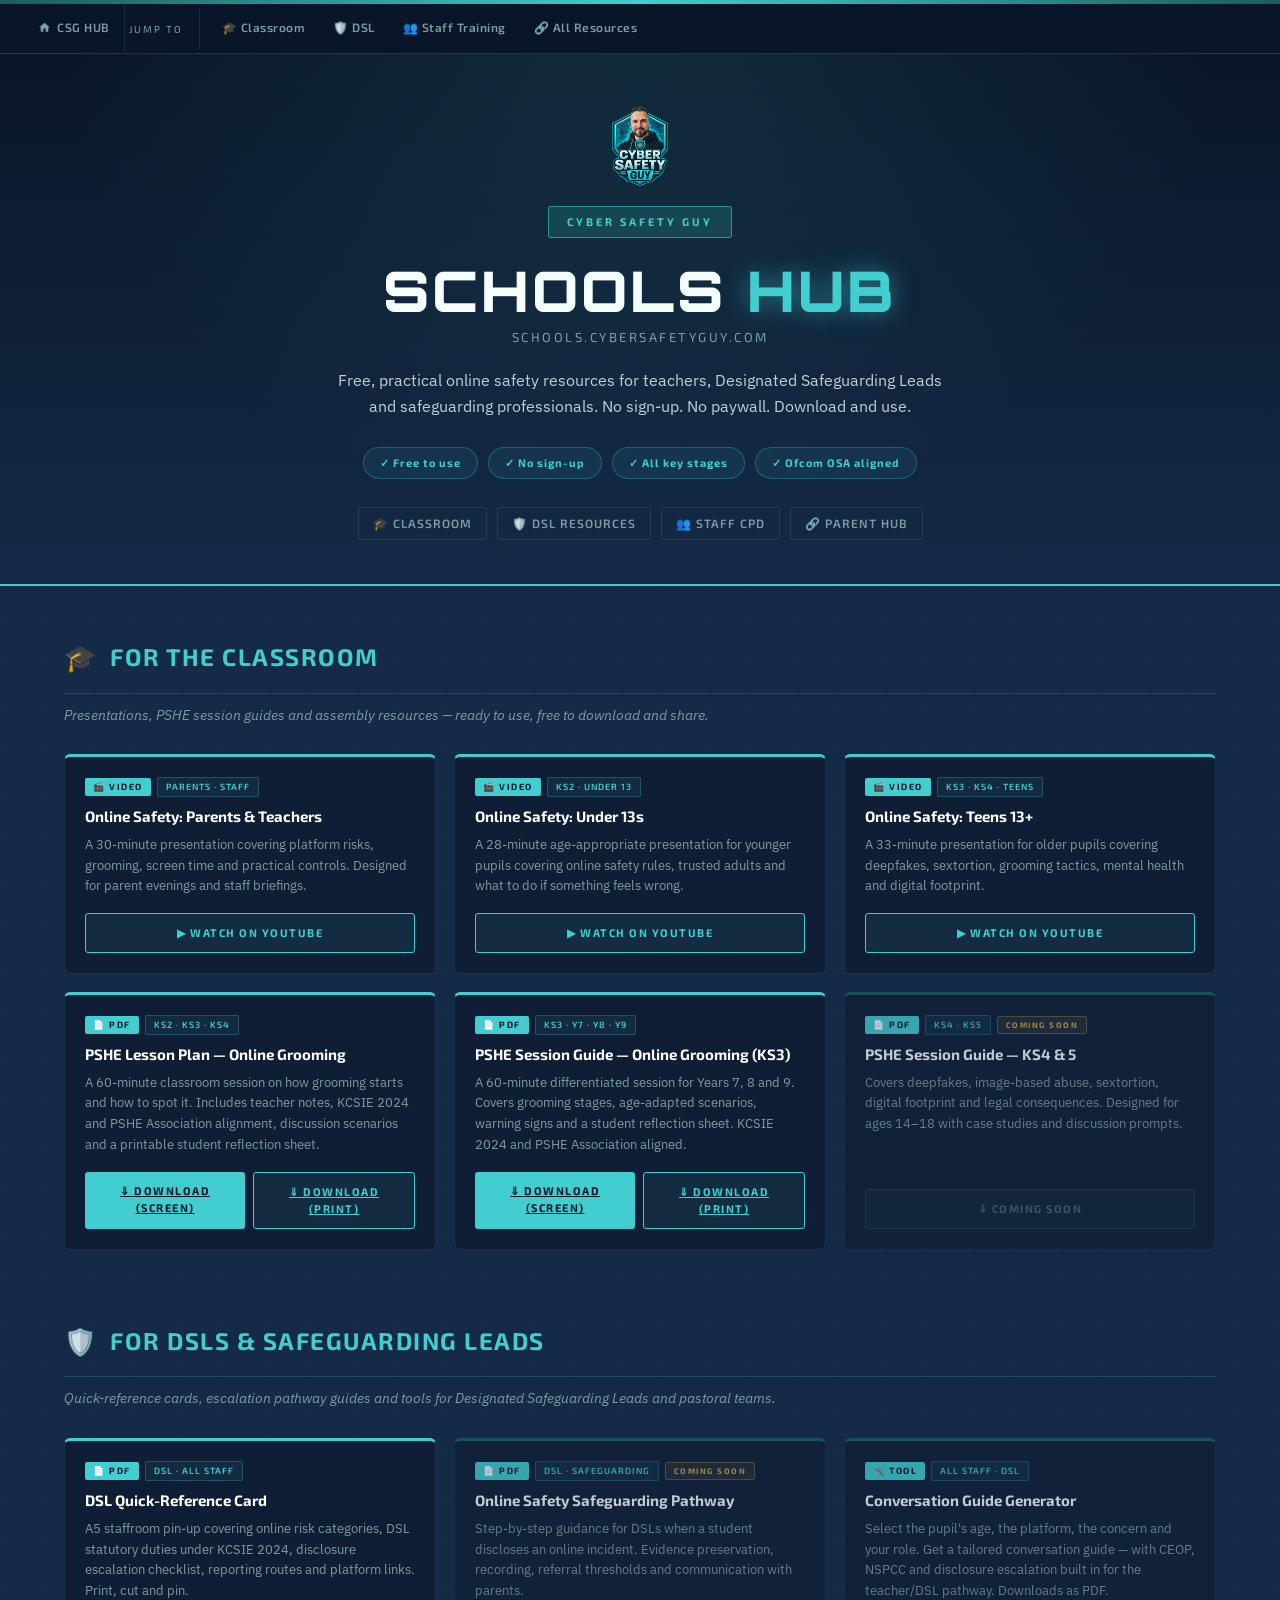
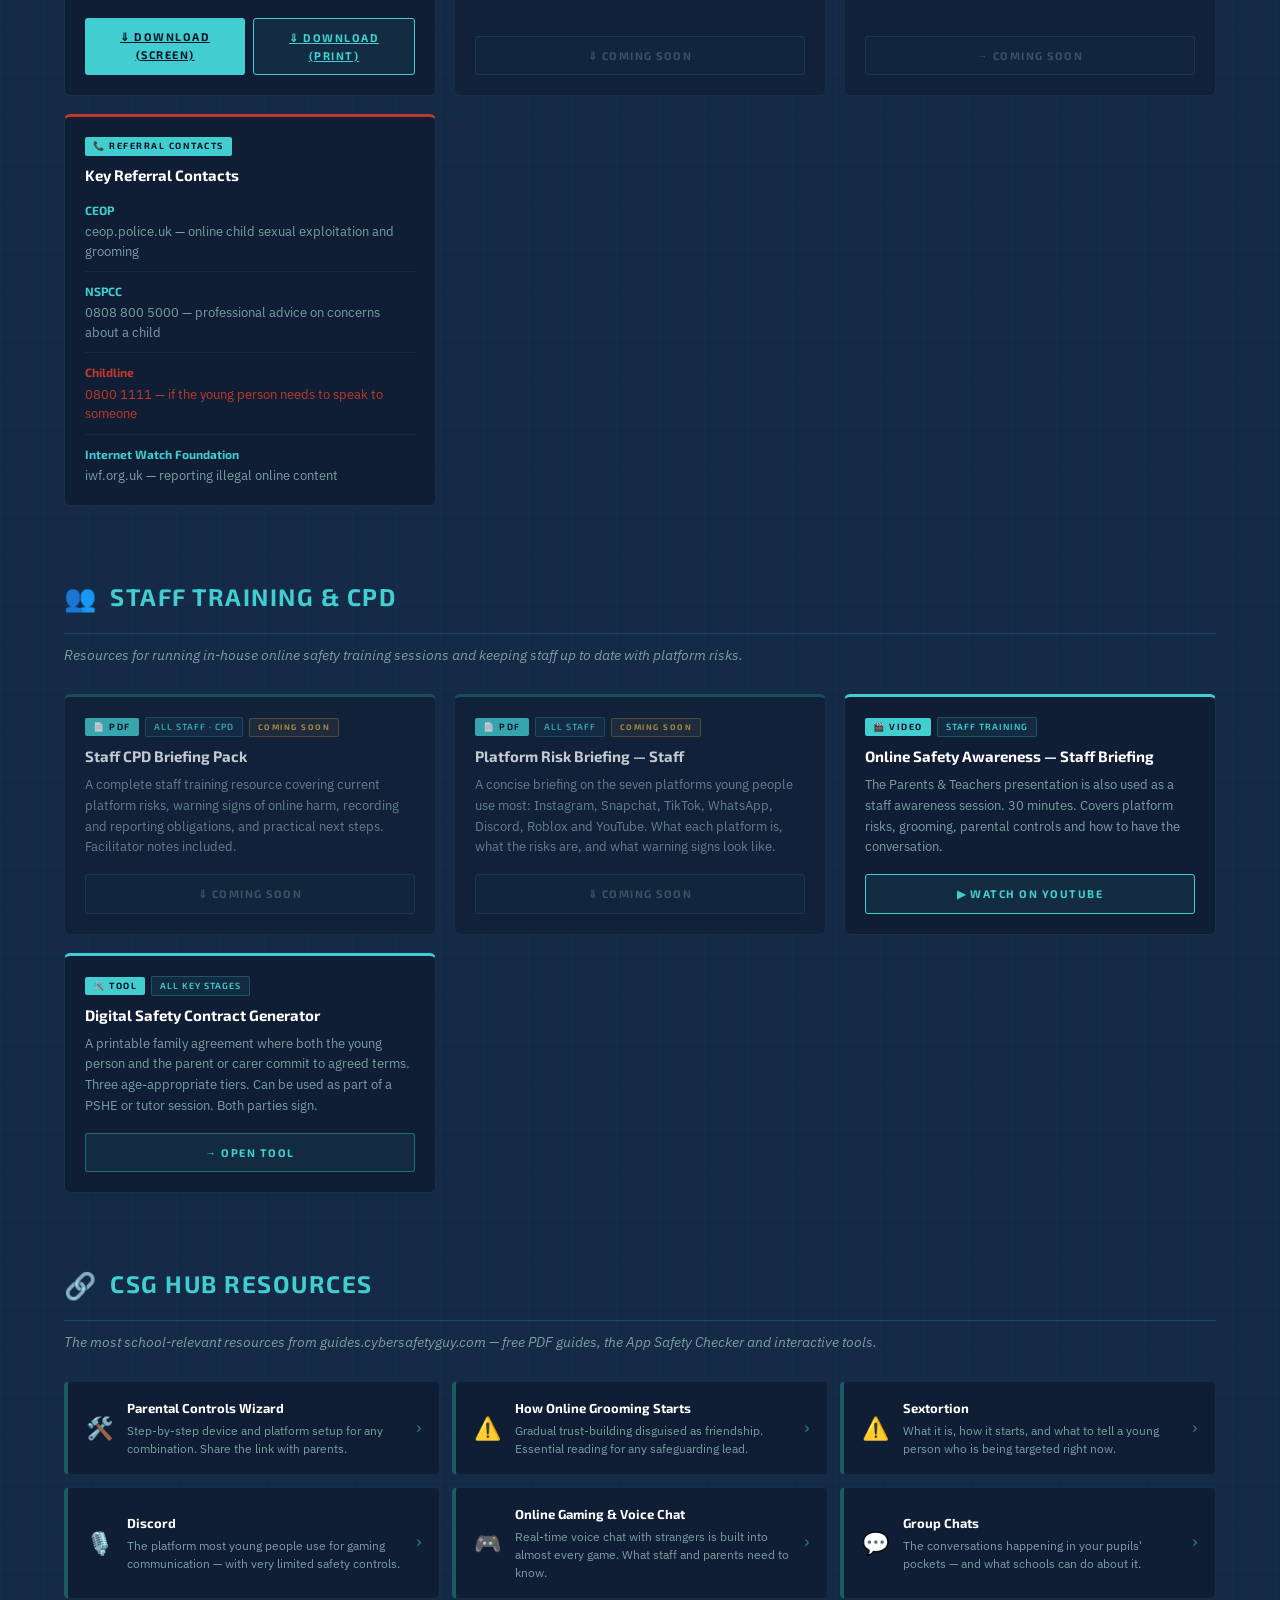
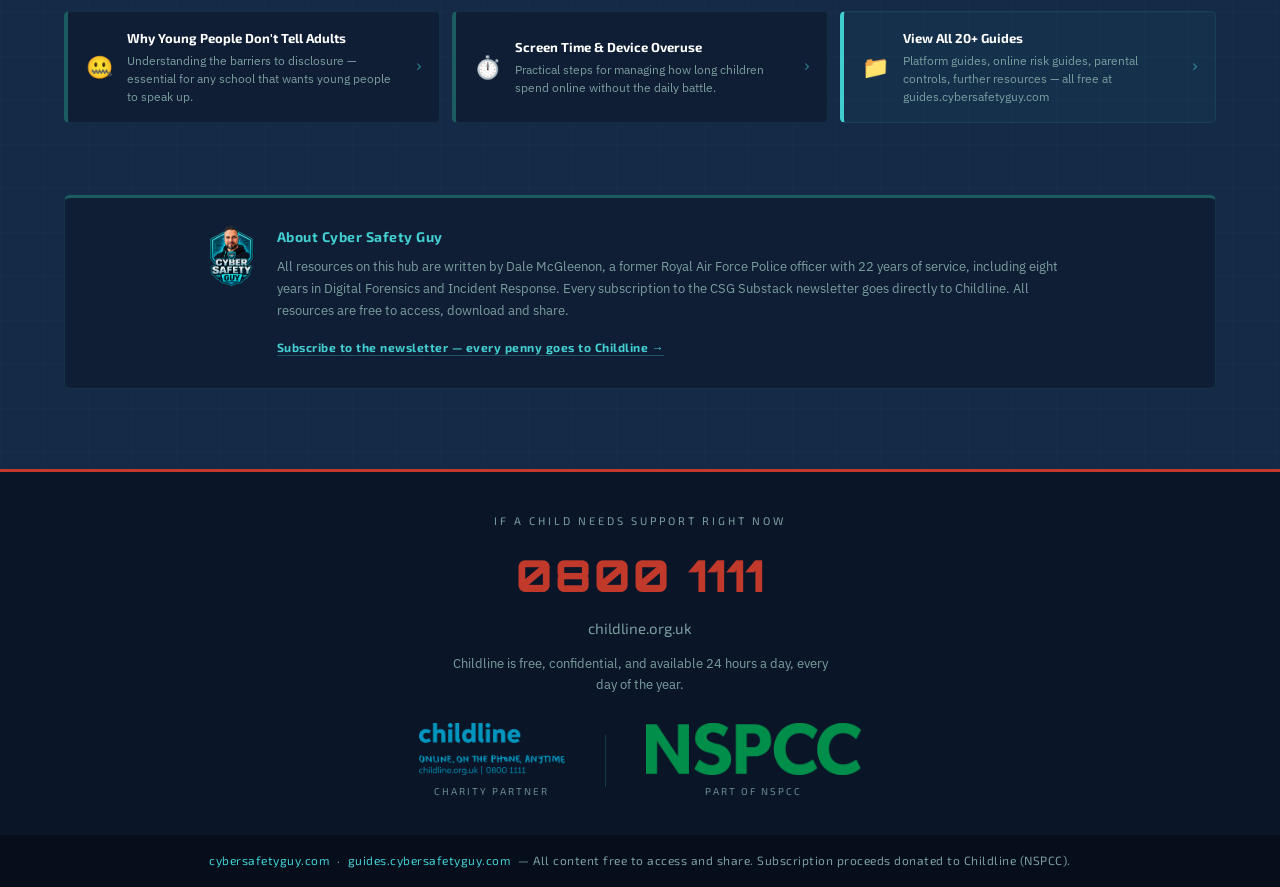
==== commit a4aaff35: "Apply new CSG brand: photo logo, favicons, non-circular site logo Replace images/CSG_logo.png with t" ====
--- a/_index.html
+++ b/_index.html
@@ -3,6 +3,10 @@
 <head>
   <meta charset="UTF-8">
   <meta name="viewport" content="width=device-width, initial-scale=1.0">
+  <link rel="icon" href="/favicon.ico" sizes="any">
+  <link rel="icon" type="image/png" sizes="32x32" href="/favicon-32.png">
+  <link rel="icon" type="image/png" sizes="192x192" href="/favicon-192.png">
+  <link rel="apple-touch-icon" href="/favicon-180.png">
   <title>CSG Schools Hub — Cyber Safety Guy</title>
   <link rel="canonical" href="https://schools.cybersafetyguy.com/">
   <meta name="description" content="Free online safety resources for teachers, DSLs and safeguarding professionals. PSHE guides, DSL reference cards, staff CPD and more. From Cyber Safety Guy.">
--- a/style.css
+++ b/style.css
@@ -82,9 +82,9 @@
   pointer-events: none;
 }
 .site-logo {
-  width: 80px; height: 80px; border-radius: 50%;
+  /* Photo logo (portrait, transparent): fixed height, auto width so it is never cropped or stretched. */
+  height: 80px; width: auto;
   margin: 0 auto 20px; display: block;
-  filter: drop-shadow(0 0 12px rgba(66,206,208,0.5));
 }
 .header-badge {
   display: inline-block; background: rgba(26,92,95,0.5);
@@ -212,6 +212,13 @@
   color: var(--gold); background: rgba(212,168,67,0.1);
   border: 1px solid rgba(212,168,67,0.35); padding: 2px 8px; border-radius: 2px;
 }
+.rc-updated-badge {
+  font-family: 'Exo 2', sans-serif; font-weight: 600; font-size: 8px;
+  letter-spacing: 0.5px; text-transform: uppercase;
+  color: var(--grey); background: rgba(123,158,160,0.08);
+  border: 1px solid rgba(123,158,160,0.2); padding: 2px 8px; border-radius: 2px;
+  margin-left: auto;
+}
 
 /* RC buttons */
 .rc-btn {
@@ -302,7 +309,7 @@
   max-width: 860px; margin: 0 auto;
   display: flex; align-items: flex-start; gap: 24px;
 }
-.about-logo { width: 60px; height: 60px; border-radius: 50%; flex-shrink: 0; }
+.about-logo { height: 60px; width: auto; flex-shrink: 0; }
 .about-title {
   font-family: 'Exo 2', sans-serif; font-weight: 700;
   font-size: 14px; color: var(--teal); margin-bottom: 8px; letter-spacing: 0.5px;
@@ -376,5 +383,5 @@
   .resource-grid { grid-template-columns: 1fr; }
   .hub-link-grid { grid-template-columns: 1fr; }
   .about-strip-inner { flex-direction: column; gap: 16px; }
-  .about-logo { width: 48px; height: 48px; }
-}
+  .about-logo { height: 48px; width: auto; }
+}
